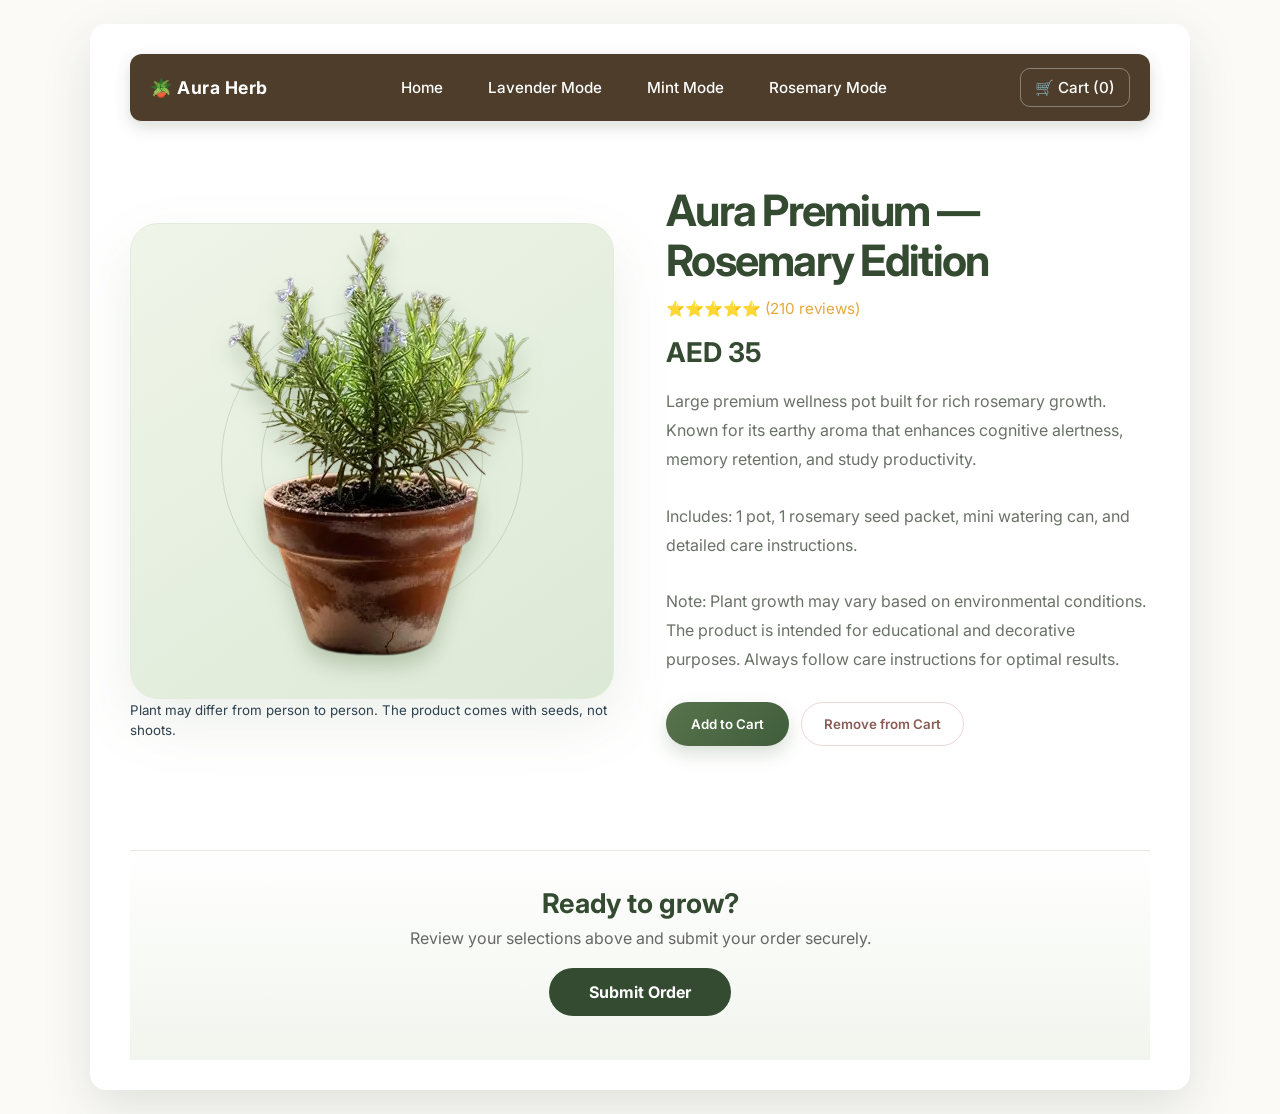
==== addtocartpremium.html @ 8d998c8a "first commit" ====
<!DOCTYPE html>
<html lang="en">
<head>
    <meta charset="UTF-8">
    <meta name="viewport" content="width=device-width, initial-scale=1.0">
    <title>Aura Premium (Rosemary) - Aura Herb</title>
    <link rel="stylesheet" href="style.css">
    <link href="https://fonts.googleapis.com/css2?family=Inter:wght@300;400;500;600;700&display=swap" rel="stylesheet">
    <style>
        :root { --theme-color: #58734c; --theme-light: #edf3e9; }
        body { background: #fbfaf7; }
        .page-container { overflow: hidden; }
        .product-detail-container { display: grid; grid-template-columns: 1fr 1fr; gap: 52px; padding: 64px 0; align-items: center; }
        .product-gallery { position: relative; min-height: 360px; overflow: hidden; background: radial-gradient(circle at 50% 42%, #fff 0 8%, transparent 9%), linear-gradient(145deg, #eff5e9, #dce9d5); border: 1px solid #e3ebdc; border-radius: 28px; display: grid; place-items: center; font-size: 130px; box-shadow: 0 24px 60px #58734c1c; animation: arrive .8s ease both; }
        .product-gallery::before, .product-gallery::after { content: ''; position: absolute; width: 220px; height: 220px; border: 1px solid #8da77e55; border-radius: 50%; animation: orbit 18s linear infinite; }
        .product-gallery::after { width: 300px; height: 300px; animation-direction: reverse; }
        .product-gallery { isolation: isolate; }
        .product-gallery > * { position: relative; z-index: 1; filter: drop-shadow(0 12px 10px #415d3540); animation: float 3.5s ease-in-out infinite; }
        .product-info { animation: arrive .8s .12s ease both; }
        .product-info h1 { color: #344a31; font-size: clamp(2rem, 4vw, 2.7rem); line-height: 1.15; margin-bottom: 14px; letter-spacing: -.04em; }
        .rating { color: #e6a83b; margin-bottom: 18px; font-size: 0.95rem; }
        .price { font-size: 1.7rem; font-weight: 700; color: #344a31; margin-bottom: 18px; }
        .description { color: #697267; font-size: 1rem; line-height: 1.8; margin-bottom: 28px; }
        .cart-actions { display: flex; flex-wrap: wrap; gap: 12px; margin-bottom: 30px; }
        .btn-add, .btn-remove, .btn-submit { transition: transform .2s ease, box-shadow .2s ease, background .2s ease; }
        .btn-add { background: linear-gradient(135deg, #58734c, #405d3c); color: white; border: none; padding: 13px 25px; border-radius: 999px; font-weight: 600; cursor: pointer; box-shadow: 0 8px 18px #58734c38; }
        .btn-remove { background: #fff; color: #8b5c56; border: 1px solid #ead8d4; padding: 13px 22px; border-radius: 999px; font-weight: 600; cursor: pointer; }
        .btn-add:hover, .btn-remove:hover, .btn-submit:hover { transform: translateY(-3px); box-shadow: 0 12px 24px #344a3128; }
        .order-section { border-top: 1px solid #e7e9e1; padding: 36px 20px 44px; margin-top: 10px; text-align: center; background: linear-gradient(180deg, transparent, #f1f5ed); }
        .order-section h2 { color: #344a31; font-size: 1.7rem; margin-bottom: 8px; }
        .btn-submit { background: #344a31; color: white; border: none; padding: 14px 40px; font-size: 1rem; font-weight: 700; border-radius: 999px; cursor: pointer; }
        @keyframes arrive { from { opacity: 0; transform: translateY(18px); } to { opacity: 1; transform: translateY(0); } }
        @keyframes float { 0%, 100% { transform: translateY(0) rotate(-3deg); } 50% { transform: translateY(-12px) rotate(3deg); } }
        @keyframes orbit { to { transform: rotate(360deg); } }
        @media (max-width: 700px) { .product-detail-container { grid-template-columns: 1fr; gap: 30px; padding: 32px 0; } .product-gallery { min-height: 260px; font-size: 100px; } }
        @media (prefers-reduced-motion: reduce) { *, *::before, *::after { animation-duration: .01ms !important; animation-iteration-count: 1 !important; scroll-behavior: auto !important; } }
    </style>
</head>
<body>
    <div class="page-container">
        <header class="navbar" style="background-color: rgb(77,61,42);">
            <div class="logo-area"><a href="index.html" style="color:white; text-decoration:none;">🪴 Aura Herb</a></div>
            <nav class="nav-links">
                <a href="index.html">Home</a>
                <a href="addtocartmini.html">Lavender Mode</a>
                <a href="addtocartstudent.html">Mint Mode</a>
                <a href="addtocartpremium.html">Rosemary Mode</a>
            </nav>
            <div class="cart-area"><span class="cart-link" id="cart-counter">🛒 Cart (0)</span></div>
        </header>

        <main class="product-detail-container">
            <div class="product-visual">
                <div class="product-gallery"><img src="premiumrosem.png" alt="Rosemary Plant"></div>
                <p class="product-note"><small>Plant may differ from person to person. The product comes with seeds, not shoots.</small></p>
            </div>
            <div class="product-info">
                <h1>Aura Premium — Rosemary Edition</h1>
                <div class="rating">⭐⭐⭐⭐⭐ (210 reviews)</div>
                <div class="price">AED 35</div>
                <p class="description">Large premium wellness pot built for rich rosemary growth. Known for its earthy aroma that enhances cognitive alertness, memory retention, and study productivity.</p>
                <p class="description">Includes: 1 pot, 1 rosemary seed packet, mini watering can, and detailed care instructions.</p>
                <p class="description">Note: Plant growth may vary based on environmental conditions. The product is intended for educational and decorative purposes. Always follow care instructions for optimal results.</p>

                <div class="cart-actions">
                    <button class="btn-add" onclick="updateCart(1)">Add to Cart</button>
                    <button class="btn-remove" onclick="updateCart(-1)">Remove from Cart</button>
                </div>
            </div>
        </main>

        <section class="order-section">
            <h2>Ready to grow?</h2>
            <p style="color:#666; margin-bottom:20px;">Review your selections above and submit your order securely.</p>
            <button class="btn-submit" onclick="submitOrder()">Submit Order</button>
        </section>
    </div>

    <script>
        let cartCount = 0;
        function updateCart(change) {
            cartCount = Math.max(0, cartCount + change);
            document.getElementById('cart-counter').innerText = `🛒 Cart (${cartCount})`;
        }
        function submitOrder() {
            if(cartCount === 0) { alert('Your cart is empty!'); }
            else { alert('Order successfully submitted! Thank you for choosing Aura Herb.'); cartCount = 0; updateCart(0); }
        }
    </script>
</body>
</html>
---- style.css ----
/* Reset & Base Styles */
* {
    margin: 0;
    padding: 0;
    box-sizing: border-box;
    font-family: 'Inter', sans-serif;
}

body {
    background: radial-gradient(ellipse at top left, #e8efdf 0, #f5f5ee 48%, #e9eee6 100%);
    color: #2c3e50;
    padding: 24px;
    min-height: 100vh;
}

/* Outer Wrapper simulating window layout */
.page-container {
    max-width: 1100px;
    margin: 0 auto;
    background-color: #ffffff;
    border-radius: 16px;
    box-shadow: 0 18px 50px rgba(35, 57, 31, 0.12);
    overflow: hidden;
    padding: 30px 40px;
    animation: page-enter 0.7s ease-out both;
}

@keyframes page-enter {
    from { opacity: 0; transform: translateY(14px); }
    to { opacity: 1; transform: translateY(0); }
}

/* Navbar */
.navbar {
    display: flex;
    justify-content: space-between;
    align-items: center;
    padding: 14px 20px;
    border-bottom: 1px solid #eaeaea;
    background-color: rgb(51,77,42);
    border-radius: 12px;
    box-shadow: 0 5px 16px rgba(27, 48, 23, 0.16);
    animation: navbar-enter 0.5s ease-out both;
}

.logo-area {
    display: flex;
    align-items: center;
    gap: 8px;
    font-weight: 700;
    font-size: 1.1rem;
    letter-spacing: 0.5px;
    color: #fff;
    transition: transform 0.2s ease;
}

.logo-area:hover {
    transform: translateY(-2px);
}

.nav-links {
    display: flex;
    gap: 25px;
    color: white;
}
.nav-links a {
    text-decoration: none;
    color: white;
    font-size: 0.95rem;
    font-weight: 500;
    display: inline-block;
    padding: 8px 10px;
    border-radius: 8px;
    transition: color 0.2s ease, background-color 0.2s ease, transform 0.2s ease;
}

.nav-links a:hover {
    color: #dfeadf;
    background-color: rgba(255, 255, 255, 0.12);
    transform: translateY(-2px);
}

.cart-area .cart-link {
    text-decoration: none;
    color: #fdfcfc;
    font-weight: 500;
    font-size: 0.95rem;
    display: inline-block;
    padding: 9px 14px;
    border: 1px solid rgba(255, 255, 255, 0.35);
    border-radius: 10px;
    transition: background-color 0.2s ease, transform 0.2s ease, box-shadow 0.2s ease;
}

.cart-area .cart-link:hover {
    background-color: rgba(255, 255, 255, 0.12);
    transform: translateY(-2px);
    box-shadow: 0 4px 12px rgba(0, 0, 0, 0.14);
}

@keyframes navbar-enter {
    from { opacity: 0; transform: translateY(-8px); }
    to { opacity: 1; transform: translateY(0); }
}

@media (prefers-reduced-motion: reduce) {
    .navbar { animation: none; }
    .logo-area, .nav-links a, .cart-area .cart-link { transition: none; }
}

/* Hero Section */
.hero-section {
    display: flex;
    align-items: center;
    justify-content: space-between;
    padding: 64px 0;
    border-bottom: 1px solid #eaeaea;
    gap: 30px;
}

.hero-content {
    flex: 1;
}

.hero-title {
    font-size: clamp(2.2rem, 5vw, 3.5rem);
    line-height: 1.2;
    color: rgb(51,77,42);
    font-weight: 700;
    margin-bottom: 15px;
}

.hero-subtitle {
    font-size: 0.95rem;
    color: rgb(51,77,42);
    line-height: 1.5;
    margin-bottom: 25px;
}

.hero-buttons {
    display: flex;
    gap: 12px;
}
/* Enable smooth scrolling across the whole page */
html {
    scroll-behavior: smooth;
}

.hero-buttons {
    position: relative;
    z-index: 10; /* Ensures buttons sit above background layers and remain clickable */
}

.btn {
    padding: 10px 22px;
    border-radius: 6px;
    font-size: 0.9rem;
    font-weight: 500;
    cursor: pointer;
    transition: background 0.2s;
    display: inline-block; /* Ensures anchor tags behave properly like buttons */
}

.btn-primary {
    background-color: #63885e;
    color: #ffffff;
    border: none;
}

.btn-primary:hover {
    background-color: #52734d;
}

.btn-secondary {
    background-color: #f3f4f6;
    color: #333;
    border: 1px solid #d1d5db;
}

.btn-secondary:hover {
    background-color: #e5e7eb;
}

/* Collection Section */
.collection-section {
    padding: 50px 0;
    text-align: center;
    border-bottom: 1px solid #eaeaea;
}

.section-header h2 {
    font-size: 1.6rem;
    color: #334d2a;
    margin-bottom: 8px;
}

.section-header p {
    font-size: 0.9rem;
    color: #687563;
    margin-bottom: 5px;
}

.product-grid {
    display: grid;
    grid-template-columns: repeat(3, 1fr);
    gap: 20px;
    margin-top: 24px;
}

.product-card {
    background: #ffffff;
    border: 1px solid #eaeaea;
    border-radius: 12px;
    padding: 25px 20px;
    text-align: center;
    box-shadow: 0 4px 12px rgba(0,0,0,0.02);
    transition: transform 0.3s ease, box-shadow 0.3s ease, border-color 0.3s ease;
}

.product-card:hover {
    transform: translateY(-7px);
    border-color: #c7d7bf;
    box-shadow: 0 14px 30px rgba(43, 77, 39, 0.12);
}

.product-img-box {
    font-size: 2.5rem;
    margin-bottom: 15px;
    background: #f4f7f4;
    padding: 20px;
    border-radius: 8px;
}

.product-name {
    font-size: 1.05rem;
    font-weight: 600;
    color: #222;
    margin-bottom: 6px;
}

.product-desc {
    font-size: 0.8rem;
    color: #666;
    margin-bottom: 15px;
    line-height: 1.4;
}

.product-price {
    font-size: 0.95rem;
    font-weight: 700;
    color: #2b4d27;
    margin-bottom: 15px;
}

.btn-card {
    width: 100%;
    background-color: #729c6e;
    color: white;
    padding: 10px 22px;
    border-radius: 6px;
    border: none;
    font-weight: 500;
    cursor: pointer;
}

.btn-card:hover {
    background-color: #60835c;
}

/* Footer Badges Container */
.footer-badges {
    display: flex;
    justify-content: space-around;
    padding-top: 35px;
    text-align: left;
}

.badge-item {
    display: flex;
    align-items: center;
    gap: 12px;
}

.badge-icon {
    font-size: 1.5rem;
    background: #f4f7f4;
    padding: 10px;
    border-radius: 8px;
}

.badge-item strong {
    font-size: 0.85rem;
    color: #333;
    display: block;
    margin-bottom: 2px;
}

.badge-item p {
    font-size: 0.75rem;
    color: #777;
}

/* Responsive adjustments */
@media (max-width: 768px) {
    body { padding: 12px; }
    .page-container { padding: 20px; }
    .hero-section, .product-grid, .footer-badges {
        flex-direction: column;
        grid-template-columns: 1fr;
        gap: 25px;
    }
    .navbar {
        flex-direction: column;
        gap: 15px;
    }
    .nav-links { flex-wrap: wrap; justify-content: center; gap: 8px; }
    .hero-section { padding: 40px 0; }
}

@media (prefers-reduced-motion: reduce) {
    *, *::before, *::after {
        animation-duration: 0.01ms !important;
        animation-iteration-count: 1 !important;
        scroll-behavior: auto !important;
        transition-duration: 0.01ms !important;
    }
}
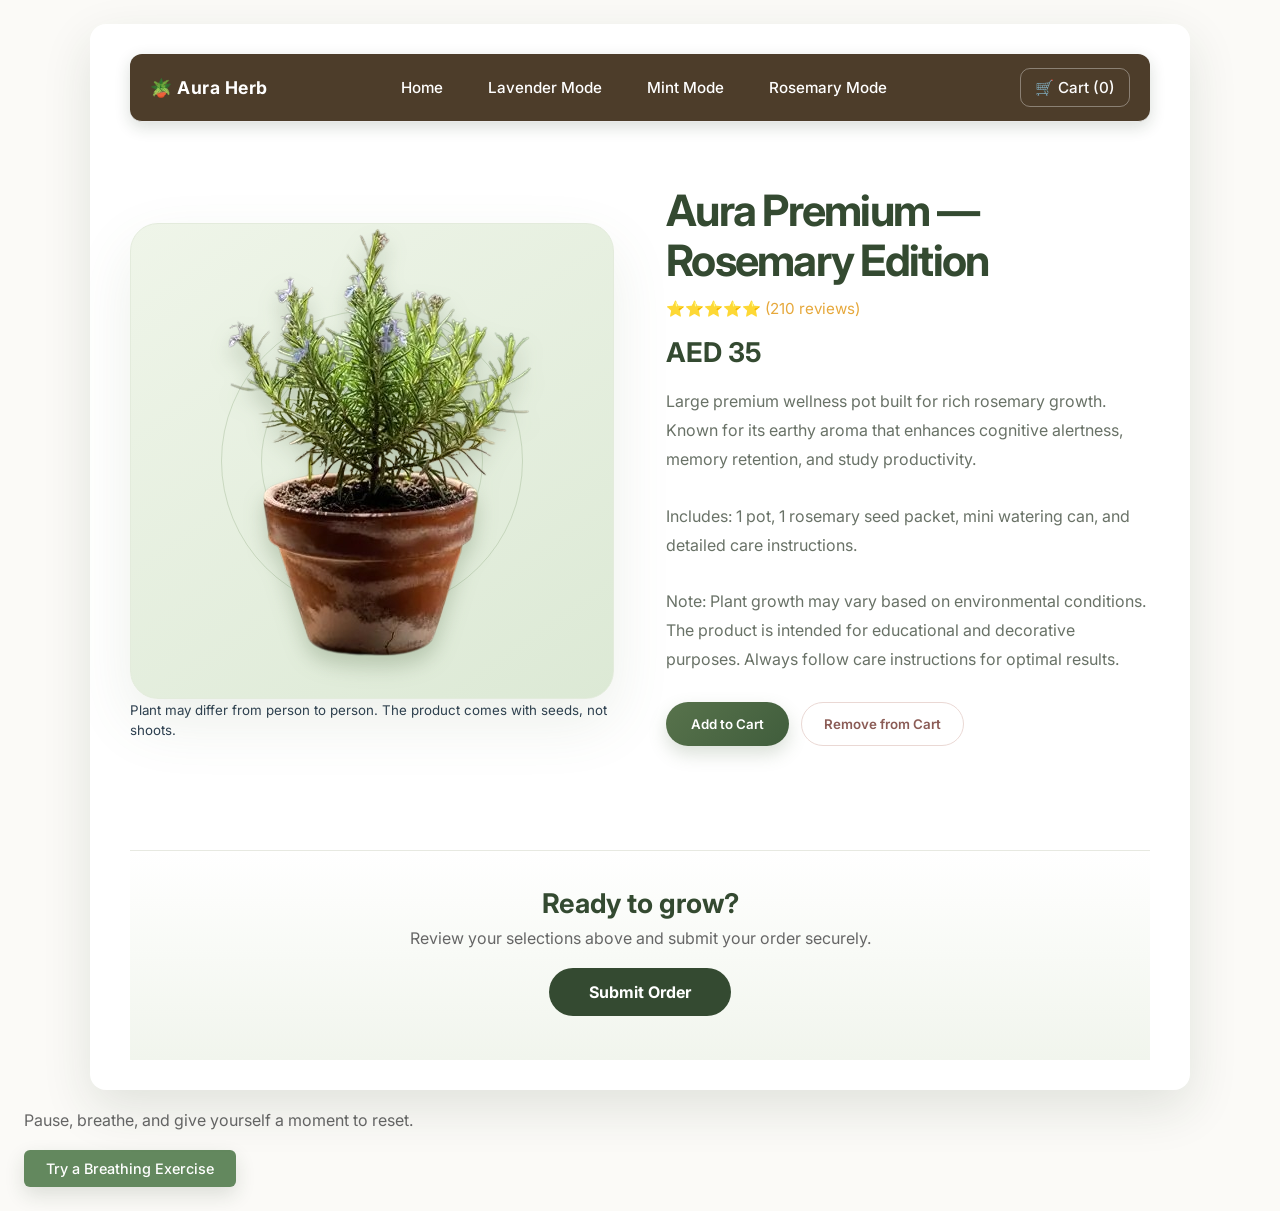
==== commit 07e26937: "updated 3 pages" ====
--- a/addtocartpremium.html
+++ b/addtocartpremium.html
@@ -76,6 +76,11 @@
         </section>
     </div>
 
+
+     <section class="breathing-cta" aria-label="Breathing exercise">
+        <p style="color:#666; margin-top:20px;">Pause, breathe, and give yourself a moment to reset.</p>
+        <a class="btn btn-primary" href="breathing-exercises.html" style="text-decoration:none; box-shadow:0 8px 20px #253c2424; margin-top:20px;">Try a Breathing Exercise</a>
+    </section>
     <script>
         let cartCount = 0;
         function updateCart(change) {
